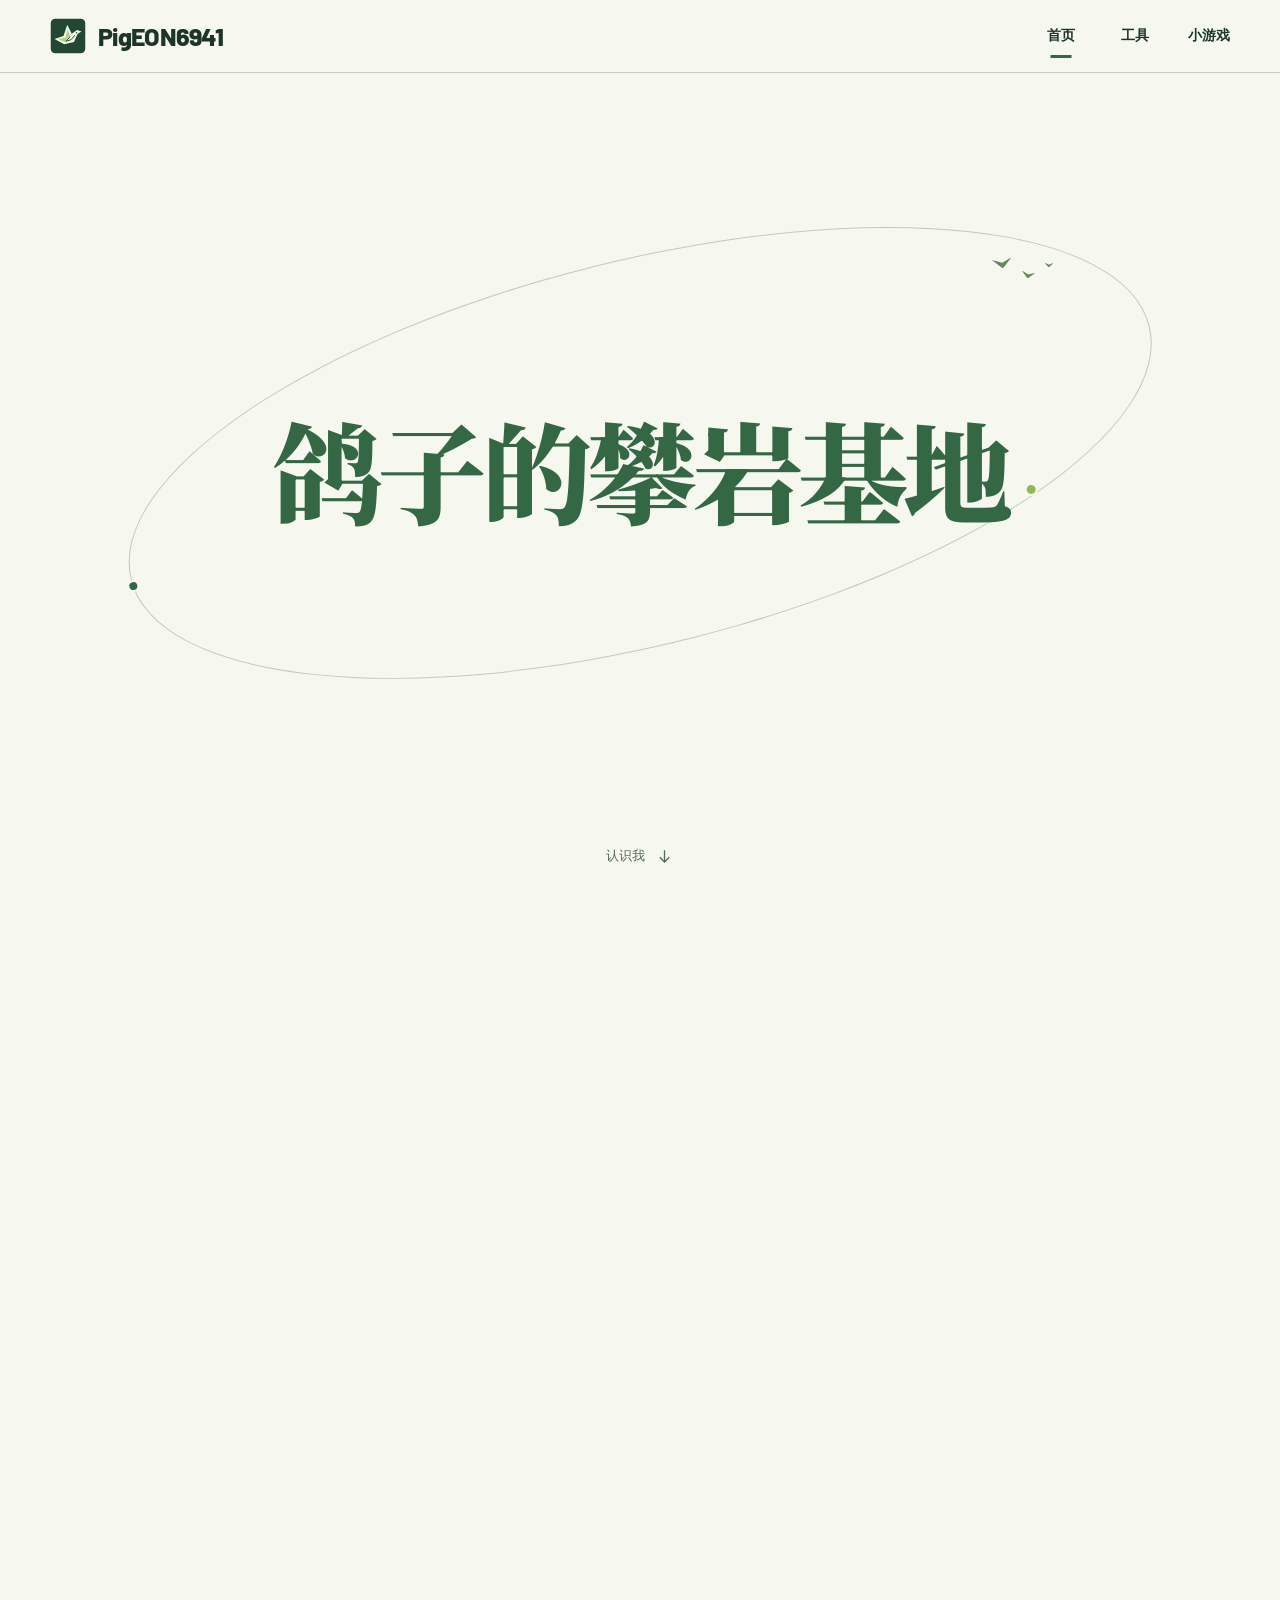
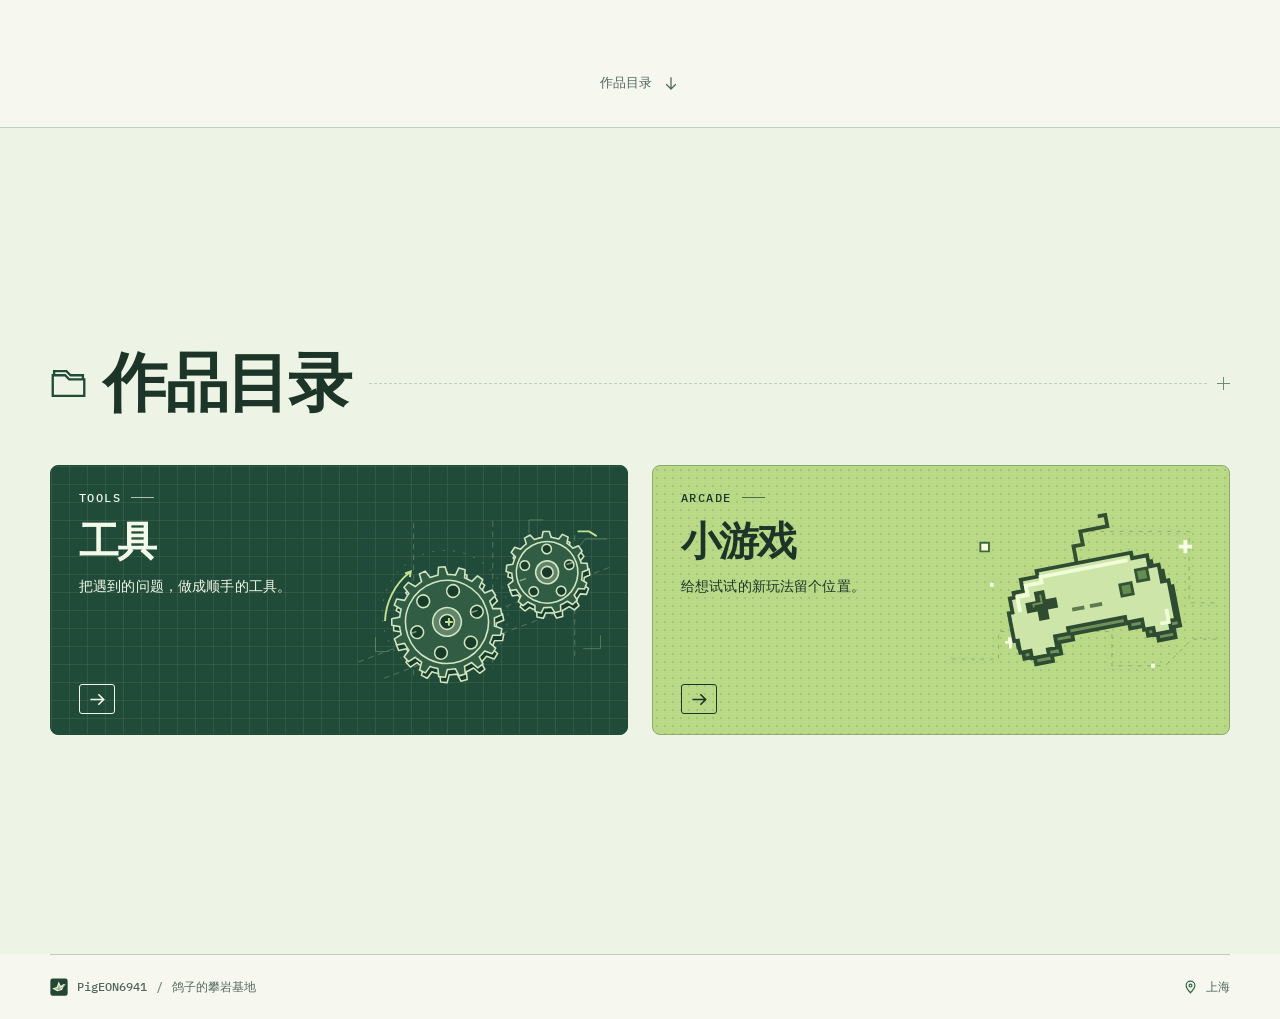
==== index.html @ a0ef9141 "发布鸽子的攀岩基地" ====
<!doctype html>
<html lang="zh-CN">
<head>
  <meta charset="utf-8">
  <meta name="viewport" content="width=device-width, initial-scale=1">
  <meta name="theme-color" content="#f6f8f0">
  <meta name="description" content="一个普通高中生的网站。持续更新攀岩相关工具和游戏中。">
  <title>鸽子的攀岩基地</title>
  <link rel="icon" type="image/svg+xml" href="assets/pigeon.svg">
  <link rel="stylesheet" href="style.css">
  <link rel="stylesheet" href="home.css">
  <script defer src="content.js"></script>
  <script defer src="art.js"></script>
  <script defer src="site.js"></script>
  <script defer src="pointer-effects.js"></script>
  <script defer src="pigeon.js"></script>
  <script defer src="home.js"></script>
</head>
<body data-page="home">
  <a class="skip" href="#content">跳到主要内容</a>
  <div id="site"></div>
  <noscript>请开启 JavaScript 查看工作台和作品目录。</noscript>
</body>
</html>
---- style.css ----
@font-face {
  font-family: Barlow;
  src: url("assets/barlow-extrabold.ttf") format("truetype");
  font-weight: 800;
  font-display: swap;
}
@font-face {
  font-family: "IBM Plex Mono";
  src: url("assets/plex-mono-medium.ttf") format("truetype");
  font-weight: 500;
  font-display: swap;
}
:root {
  color-scheme: light;
  --paper: #f6f8f0;
  --ink: #1c3528;
  --muted: #536759;
  --rule: #c2cfbe;
  --forest: #214b39;
  --accent: #346744;
  --leaf: #b9d987;
  --mono: "IBM Plex Mono", Consolas, monospace;
  --sans: "Inter", "PingFang SC", "Microsoft YaHei", "Noto Sans CJK SC", sans-serif;
}
* { box-sizing: border-box; }
html { min-width: 280px; }
body {
  margin: 0;
  background-color: var(--paper);
  background-image: linear-gradient(#4c6a470b 1px, transparent 1px), linear-gradient(90deg, #4c6a470b 1px, transparent 1px);
  background-size: 24px 24px;
  color: var(--ink);
  font-family: var(--sans);
  -webkit-font-smoothing: antialiased;
}
a { color: inherit; text-decoration: none; }
a:focus-visible { outline: 3px solid var(--accent); outline-offset: 4px; }
main:focus { outline: none; }
h1,h2,h3,p,figure { margin: 0; }
svg { display: block; }
#site { min-height: 100svh; display: flex; flex-direction: column; }
.wrap { width: min(1180px, calc(100% - 96px)); margin-inline: auto; }
.skip { position: fixed; top: -6rem; left: 10px; z-index: 10; padding: 12px; background: white; }
.skip:focus { top: 8px; }
header { background: var(--paper); border-bottom: 1px solid var(--rule); }
.head-row { height: 72px; display: flex; align-items: center; justify-content: space-between; gap: 12px; }
.brand { display: inline-flex; align-items: center; gap: 12px; min-height: 44px; }
.brand img { width: 36px; height: 36px; }
.brand span { font: 800 25px/1 Barlow, sans-serif; letter-spacing: -.7px; }
nav { align-self: stretch; display: flex; align-items: stretch; gap: 32px; }
nav a { display: grid; place-items: center; min-width: 42px; position: relative; font-size: 14px; font-weight: 650; }
nav a[aria-current]::after { content: ""; position: absolute; bottom: 14px; left: 50%; translate: -50% 0; width: 21px; height: 3px; background: var(--accent); }
nav a:hover { color: var(--accent); }
.register { position: relative; display: block; width: 13px; height: 13px; color: #738a72; flex: none; }
.register::before,.register::after { content:""; position:absolute; inset: 6px 0 auto; border-top: 1px solid; }
.register::after { transform: rotate(90deg); }
.name-period { width: .125em; height: .125em; background: var(--accent); display: inline-block; margin-left: .045em; }
.section-head { display: flex; align-items: center; gap: 10px; margin-bottom: 17px; }
.section-head > svg { width: 24px; height: 22px; color: var(--forest); }
.section-head h2 { font-size: 23px; letter-spacing: -.04em; line-height: 1.2; }
.line-through { flex: 1; border-top: 1px dashed var(--rule); margin-left: 10px; }
.entrances { display: grid; grid-template-columns: 1fr 1fr; gap: 24px; }
.entrance { isolation: isolate; position: relative; overflow: hidden; display: flex; min-height: 199px; border: 1px solid var(--forest); border-radius: 8px; padding: 24px 28px; }
.tools { background-color: var(--forest); color: #f4fae9; }
.games { background-color: var(--leaf); color: var(--ink); border-color: #8daa70; }
.entrance::before,.empty::before { content:""; position: absolute; inset:0; z-index: -1; pointer-events:none; background-image: linear-gradient(#c3e4ae18 1px, transparent 1px), linear-gradient(90deg,#c3e4ae18 1px, transparent 1px); background-size: 18px 18px; }
.entrance.games::before,.empty.games::before { background-image: radial-gradient(#4e684830 .95px,transparent 1.15px); background-size: 8px 8px; }
.entrance-copy { position: relative; z-index: 1; }
.code-label, .list-code { font: 500 12px/1.25 var(--mono); letter-spacing: .12em; text-transform: uppercase; display: flex; align-items: center; gap: 10px; }
.code-label span { width: 23px; height: 1px; background: currentColor; opacity: .68; }
.entrance h3 { font-size: clamp(33px,3.1vw,46px); font-weight: 780; line-height: 1.24; letter-spacing: -.05em; margin: 5px 0 8px; }
.entrance-desc { font-size: 14px; letter-spacing: .01em; line-height: 1.6; }
.card-art { pointer-events: none; }
.entrance > .card-art { position: absolute; width: 48%; height: 100%; right: 1%; top: 0; }
.entry-arrow { position: absolute; bottom: 20px; left: 28px; width: 36px; height: 30px; border: 1px solid currentColor; border-radius: 3px; display: grid; place-items: center; }
.entry-arrow svg { width: 21px; height: 21px; }
.gear-small,.gear-large,.entry-arrow svg { transition: transform .55s cubic-bezier(.22,.82,.24,1); }
@keyframes bounce-edge { 0% {transform: translate(0,0)} 30% {transform:translate(80px,-30px)} 65% {transform:translate(240px,46px)} 84% {transform:translate(203px,123px)} 100% {transform:translate(172px,145px)} }
@media (hover:hover) and (pointer:fine) {
  .entrance:hover .gear-small { transform: translate(-28px,2px) rotate(-22deg); }
  .entrance:hover .gear-large { transform: translate(6px,0) rotate(12deg); }
  .entrance:hover .pixel-ball { animation: bounce-edge .92s linear forwards; }
  .entrance:hover .entry-arrow svg { transform: translateX(3px); }
}
.entrance:focus-visible .gear-small { transform: translate(-28px,2px) rotate(-22deg); }
.entrance:focus-visible .gear-large { transform: translate(6px,0) rotate(12deg); }
.entrance:focus-visible .pixel-ball { animation: bounce-edge .92s linear forwards; }
footer { margin-top: auto; display: flex; justify-content: space-between; gap: 12px; align-items:center; border-top: 1px solid var(--rule); min-height: 65px; font: 500 12px/1.5 var(--mono),var(--sans); color: var(--muted); }
.signature,.location { display:inline-flex; align-items:center; gap: 9px; }
.signature span { color: #758978; }
.location svg { width: 13px; height: 16px; color: var(--accent); }
.listing { padding-block: 26px 48px; }
.back { display:inline-flex; gap: 8px; align-items:center; font-size: 14px; min-height: 44px; color: var(--forest); }
.back:hover { text-decoration: underline; }
.back svg { width: 19px; transform:rotate(180deg); }
.list-heading { display:flex; align-items:flex-end; justify-content:space-between; border-bottom: 1px solid var(--rule); padding: 16px 0 24px; margin-bottom: 26px; }
.list-code { color:var(--accent); }
.games-list .list-code { color:var(--accent); }
.list-heading h1 { font-size:clamp(40px,5vw,64px); letter-spacing:-.05em; line-height:1.25; }
.list-heading .name-period { margin-left: 6px; }
.projects { display:grid;grid-template-columns:repeat(2,minmax(0,1fr)); gap:24px; }
.project { display:flex; flex-direction:column; border:1px solid var(--rule); border-radius:7px; background:#fafcf6; overflow:hidden; }
.project-figure { display:grid;place-items:center; background-color:#e1ecda; background-image:radial-gradient(#75956b45 1px, transparent 1px); background-size:13px 13px; border-bottom:1px solid var(--rule); }
.muted-figure { background-color:#e9eee1; }
.project-figure svg { height:166px; width:100%; max-width:430px; }
.project-figure:has(.gear-art) { background-color:var(--forest); }
.project-figure:has(.pad-art) { background-color:var(--leaf); }
.project-info { display:flex; align-items:flex-start; flex-direction:column; flex:1; padding:24px; }
.project h2 { font-size:24px; letter-spacing:-.04em; }
.project p { color:var(--muted); font-size:15px; line-height:1.75; margin:10px 0 21px; }
.launch,.project-status { margin-top:auto; min-height:44px; display:inline-flex; gap:12px; align-items:center; font-size:14px; }
.launch { color:#f6faed;background:var(--forest);padding:0 15px;border-radius:3px; }
.launch:hover { background:#163628; }
.launch svg { width:17px; }
.project-status { color:var(--muted); gap:7px; }
.project-status i { width:8px;height:8px;border:1.5px solid var(--accent);transform:rotate(45deg); }
.empty { position:relative; isolation:isolate; border:1px solid #94ab7e; border-radius:7px; padding:32px 20px 39px; display:grid; place-items:center; overflow:hidden; }
.empty svg { width:min(300px,75%); height:180px; }
.empty p { font-size:19px; font-weight:650; }
@media(min-width:1450px) {
  .entrance { min-height:215px; }
}
@media(max-width:1100px) {
  .wrap { width:calc(100% - 64px); }
  .entrance { padding-left:22px; }
  .entry-arrow { left:22px; }
  .entrance > .card-art { width:46%; right:0; }
  .entrance-desc { max-width:15em; font-size:13px; }
}
@media(min-width:801px) and (max-height:780px) {
  .entrance { min-height:185px; }
}
@media(max-width:800px) {
  .wrap { width:calc(100% - 40px); }
  .entrances { gap:14px; }
  .entrance { padding:19px; min-height:175px; }
  .entrance-desc { max-width:11em; }
  .entry-arrow { left:19px; bottom:15px; }
  .entrance > .card-art { width:47%; top:10%; height:90%; }
}
@media(max-width:620px) {
  .wrap { width:calc(100% - 36px); }
  .head-row { height:56px; }
  .brand { gap:7px; }
  .brand img { width:29px; height:29px; }
  .brand span { font-size:21px; }
  nav { gap:13px; }
  nav a { font-size:12px; min-width:33px; }
  nav a[aria-current]::after { bottom:6px; width:15px; height:2px; }
  .section-head { gap:7px; margin-bottom:11px; }
  .section-head h2 { font-size:19px; }
  .section-head > svg { width:20px; height:19px; }
  .entrances { grid-template-columns:1fr; gap:12px; }
  .entrance { padding:14px 18px; min-height:117px; border-radius:6px; }
  .code-label { font-size:10px; gap:7px; }
  .code-label span { width:14px; }
  .entrance h3 { font-size:29px; line-height:1.2; margin:2px 0 5px; }
  .entrance-desc { max-width:unset; font-size:12px; }
  .entrance > .card-art { width:41%; right:3%; height:98%; top:1%; }
  .entry-arrow { left:auto; right:9px; bottom:9px; width:23px; height:21px; }
  .entry-arrow svg { width:16px; height:16px; }
  footer { min-height:47px; font-size:10px; }
  .signature,.location { gap:5px; }
  .signature img { width:15px; height:15px; }
  .listing { padding:12px 0 28px; }
  .list-heading { padding:9px 0 16px; margin-bottom:16px; }
  .projects { grid-template-columns:1fr; gap:16px; }
  .project-info { padding:18px; }
  .project-figure svg { height:122px; }
  .project h2 { font-size:21px; }
  .project p { margin:7px 0 12px; }
}
@media(max-width:360px) {
  nav { gap:4px; }
  .entrance { min-height:102px; padding:11px 12px; }
  .entrance-desc { max-width:14em; font-size:11px; }
}
.cursor-trail,.cursor-halo { display:none; pointer-events:none; position:fixed; top:0; left:0; }
@media (any-hover:hover) and (any-pointer:fine) and (prefers-reduced-motion:no-preference) {
  .cursor-trail { display:block; z-index:21; width:100%; height:100%; }
  .cursor-halo { display:block; z-index:20; width:0; height:0; opacity:0; transition:opacity .16s; }
  .cursor-halo.visible { opacity:1; }
  .cursor-halo::before,.cursor-halo::after { content:""; position:absolute; left:0; top:0; translate:-50% -50%; border-radius:50%; }
  .cursor-halo::before { width:120px; height:120px; background:radial-gradient(circle,#92c46c24,transparent 69%); }
  .cursor-halo::after { width:14px; height:14px; border:1px solid #668e5c80; transition:width .16s,height .16s; }
  .cursor-halo.on-link::after { width:27px; height:27px; border-style:dashed; }
  .cursor-halo.on-dark::after { border-color:#c8ec9eb3; }
  .project { position:relative; }
  :is(.entrance,.project).pointer-lit::after {
    content:""; position:absolute; inset:0; border-radius:inherit; pointer-events:none;
    background:radial-gradient(180px circle at var(--pointer-x) var(--pointer-y),#c8ed9f2b,transparent 85%);
  }
}
@media (prefers-reduced-motion: reduce) {
  *,*::before,*::after { animation:none !important; transition:none !important; }
  .gear-small,.gear-large,.entry-arrow svg { transform:none !important; }
}
---- home.css ----
@font-face {
  font-family: "Pigeon Display";
  src: url("assets/pigeon-headline.ttf") format("truetype");
  font-weight: 900;
  font-display: swap;
}
@media(prefers-reduced-motion:no-preference) {
  html:has(body[data-page="home"]) { scroll-behavior:smooth; }
}
body[data-page="home"] {
  --nav-height: 73px;
  --screen: calc(100svh - var(--nav-height));
  background-color: var(--paper);
  background-image: none;
}
body[data-page="home"] header {
  position: sticky; top: 0; z-index: 5;
  background: var(--paper);
}
.story { position: relative; isolation: isolate; }
.screen { position: relative; min-height: var(--screen); scroll-margin-top: var(--nav-height); }
.screen:focus { outline: none; }
.cover { display: grid; place-items: center; overflow: clip; }
.headline {
  font: 900 clamp(76px,8.6vw,154px)/1.19 "Pigeon Display","Songti SC",SimSun,serif;
  letter-spacing: -.045em; color: var(--ink);
  width: max-content; max-width: 100%;
  white-space: nowrap;
}
.headline span { display: block; }
.headline span:last-child { color: var(--accent); }
.cover-target { position: relative; z-index: 1; margin: 0 0 4vh; }
.cover-orbit {
  pointer-events: none; position: absolute; left: 50%; top: 46%;
  width: min(82vw,1150px); height: min(44vw,385px);
  transform: translate(-50%,-50%) rotate(-14deg);
  border: 1px solid #859f7f80; border-radius: 50%;
}
.cover-orbit i { position:absolute; border-radius:50%; background:var(--accent); width:8px;height:8px; border:2px solid var(--paper); box-sizing:content-box; }
.cover-orbit i:first-child { top:50%;left:-6px; }
.cover-orbit i:last-child { bottom:14.3%;right:14%; width:9px;height:9px; background:#91b951; }
.flight-marks { position: absolute; top:22%; right:17%; width:68px; height:38px; transform:rotate(-8deg); }
.flight-marks i { position:absolute; width:20px; height:10px; background: #66895c; clip-path:polygon(0 0,51% 43%,100% 0,54% 92%,47% 96%); }
.flight-marks i:nth-child(2) { left:24px;top:15px; transform:scale(.7) rotate(17deg); }
.flight-marks i:nth-child(3) { left:46px;top:8px; transform:scale(.48) rotate(10deg); }
.title-layer {
  position: sticky; top: var(--nav-height); height: 0; width:100%; pointer-events: none; z-index: 2;
}
.moving-title { position:absolute; top:0;left:0; visibility:hidden; transform-origin: 0 0; }
.story.is-ready .moving-title { visibility:visible; }
.story.is-ready .cover-target,.story.is-ready .about-target { opacity:0; }
.about { display:grid; grid-template-columns:1fr 1.05fr; align-items:center; gap:clamp(32px,5vw,80px); padding-block:72px 98px; }
.about-target { font-size:clamp(44px,4.8vw,78px); margin:0 0 clamp(22px,3.7vh,40px); }
.bio-lines { display:grid; gap:6px; color:#435c49; font-size:clamp(14px,1.1vw,18px); line-height:1.6; }
.next-screen { position:absolute; bottom:22px; left:50%; transform:translateX(-50%); color:var(--muted); display:inline-flex; align-items:center; justify-content:center; gap:10px; min-height:44px; padding-inline:14px; font-size:13px; }
.next-screen svg { width:19px; height:19px; }
.next-screen:hover { color:var(--accent); }
.bird-figure { display:grid; align-content:center; justify-items:center; min-width:0; }
.bird-stage {
  position:relative; width:100%; height:clamp(270px,37vw,500px);
  background:radial-gradient(ellipse at 50% 52%,#dce9d1 0%,#e6efdb70 48%,transparent 71%);
}
.bird-stage::before { content:""; position:absolute; top:var(--perch,82%); left:52%; transform:translate(-50%,-50%); width:var(--shadow-width,53%); aspect-ratio:9; border-radius:50%; background:radial-gradient(ellipse,#455a3840,transparent 70%); }
#pigeon-model { display:block; position:relative; width:100%; height:100%; touch-action:pan-y pinch-zoom; cursor:grab; }
#pigeon-model:focus-visible { outline:3px solid var(--accent); outline-offset:2px; }
#pigeon-model:active { cursor:grabbing; }
.bird-fallback { display:none; width:45%; position:absolute;top:25%;left:28%; }
.bird-stage.failed .bird-fallback { display:block; }
.bird-stage.failed canvas { visibility:hidden; }
.catalog { display:flex; align-items:center; background:#edf3e5; border-top:1px solid var(--rule); }
.catalog-inner { padding-block:clamp(45px,9vh,100px); }
.catalog .section-head { margin-bottom:clamp(25px,5vh,48px); }
.catalog .section-head > svg { align-self:center; width:clamp(26px,3vw,44px); height:auto; margin-right:5px; }
.catalog h2 { font:900 clamp(38px,5vw,78px)/1.15 "Songti SC",SimSun,serif; }
.catalog .entrance { min-height:clamp(215px,30vh,300px); }
.catalog .entrance h3 { margin-top:12px; }
@media(max-width:760px) {
  .headline { font-size:clamp(36px,10.8vw,80px); }
  .cover-orbit { width:88vw; height:47vw; }
  .flight-marks { top:29%; right:11%; }
  .about { gap:18px; grid-template-columns:1.1fr 1fr; }
  .about-target { font-size:clamp(30px,4.9vw,43px); }
}
@media(max-width:620px) {
  body[data-page="home"] { --nav-height:57px; }
  .about { grid-template-columns:1fr; align-content:center; gap:8px; padding:30px 0 67px; }
  .about-target { font-size:clamp(31px,7.8vw,44px); margin-bottom:13px; }
  .bird-stage { height:clamp(126px,25svh,220px); width:min(100%,340px); }
  .next-screen { bottom:9px; }
  .flight-marks { top:30%; }
  .catalog .entrance { min-height:clamp(132px,21svh,190px); padding:18px; }
  .catalog .entrance h3 { margin-top:7px; }
  .catalog .entrance > .card-art { right:4%; }
}
@media(max-width:620px) and (max-height:680px) {
  .about { gap:2px; padding:16px 0 51px; }
  .about-target { font-size:30px; margin-bottom:7px; }
  .bird-stage { height:clamp(115px,24svh,144px); }
  .next-screen { bottom:2px; }
}
@media(prefers-reduced-motion:reduce) {
  .story.is-ready .moving-title { visibility:hidden; }
  .story.is-ready .cover-target,.story.is-ready .about-target { opacity:1; }
}
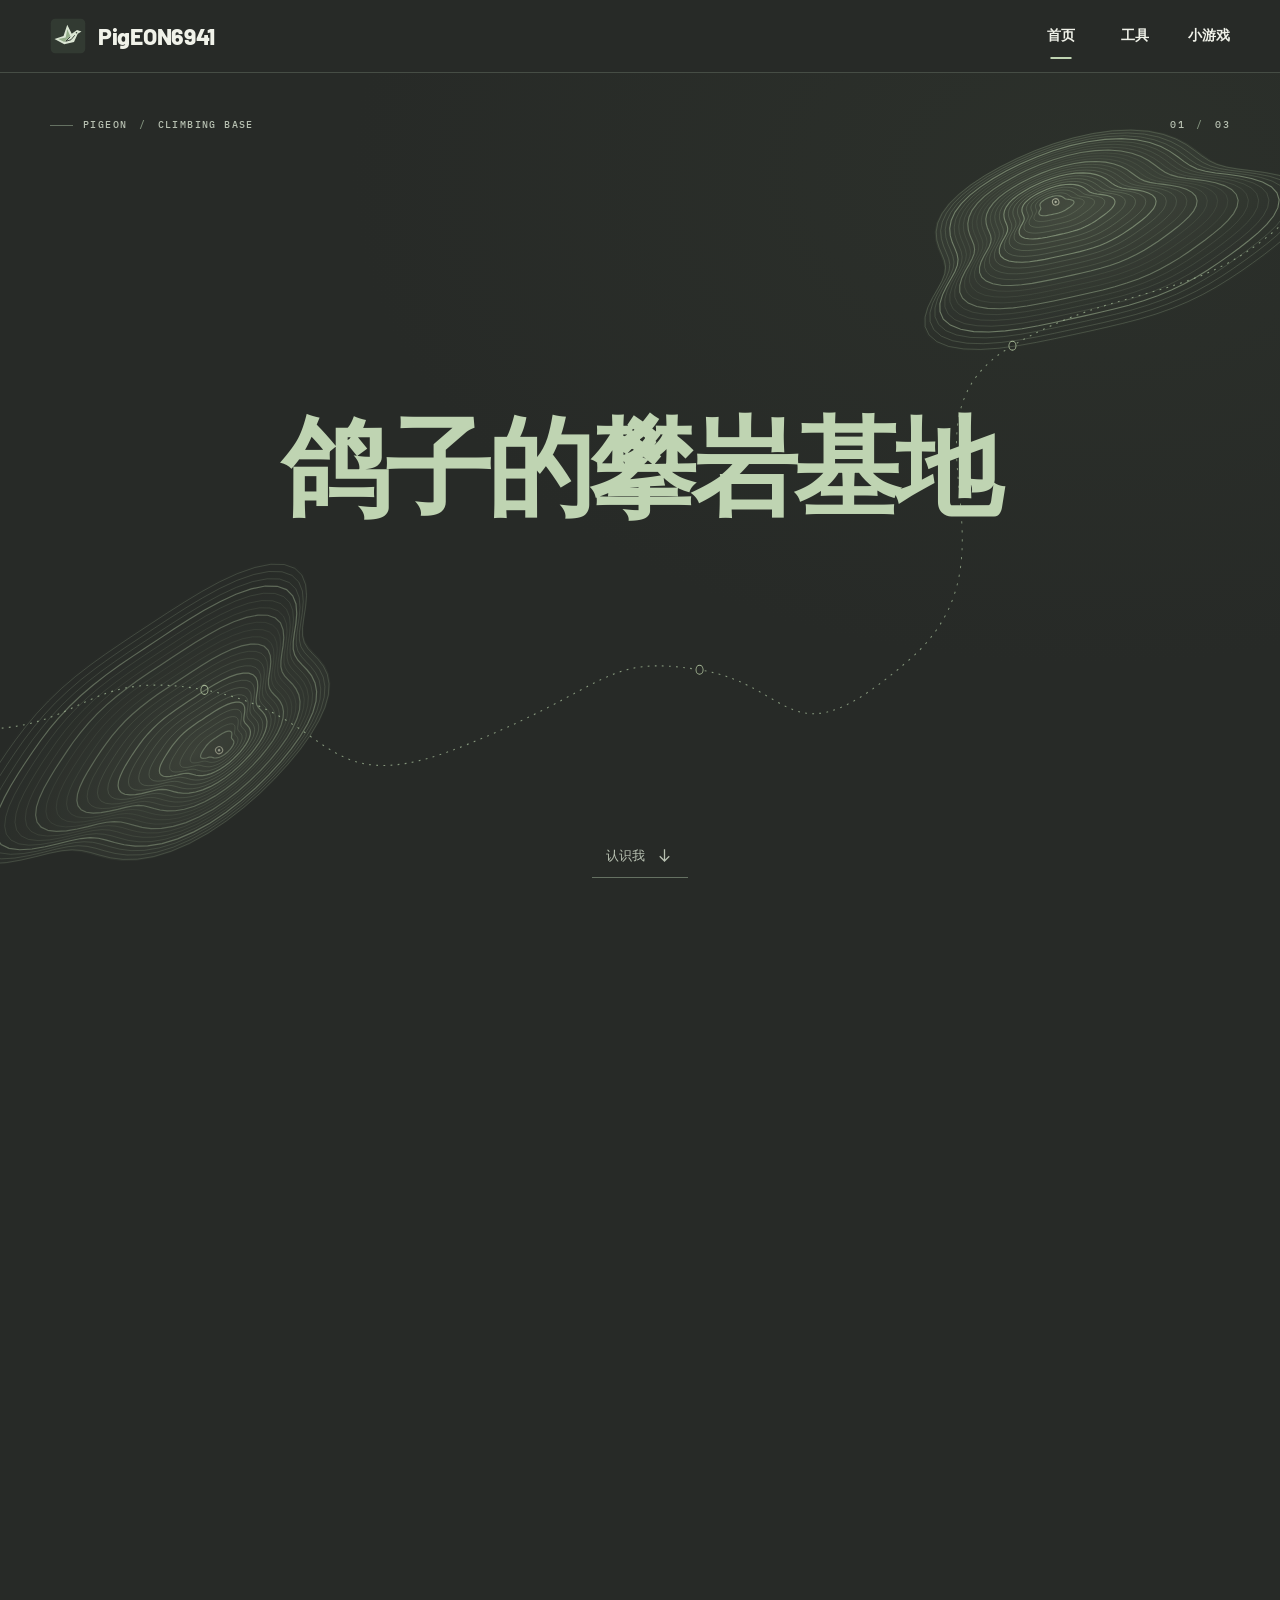
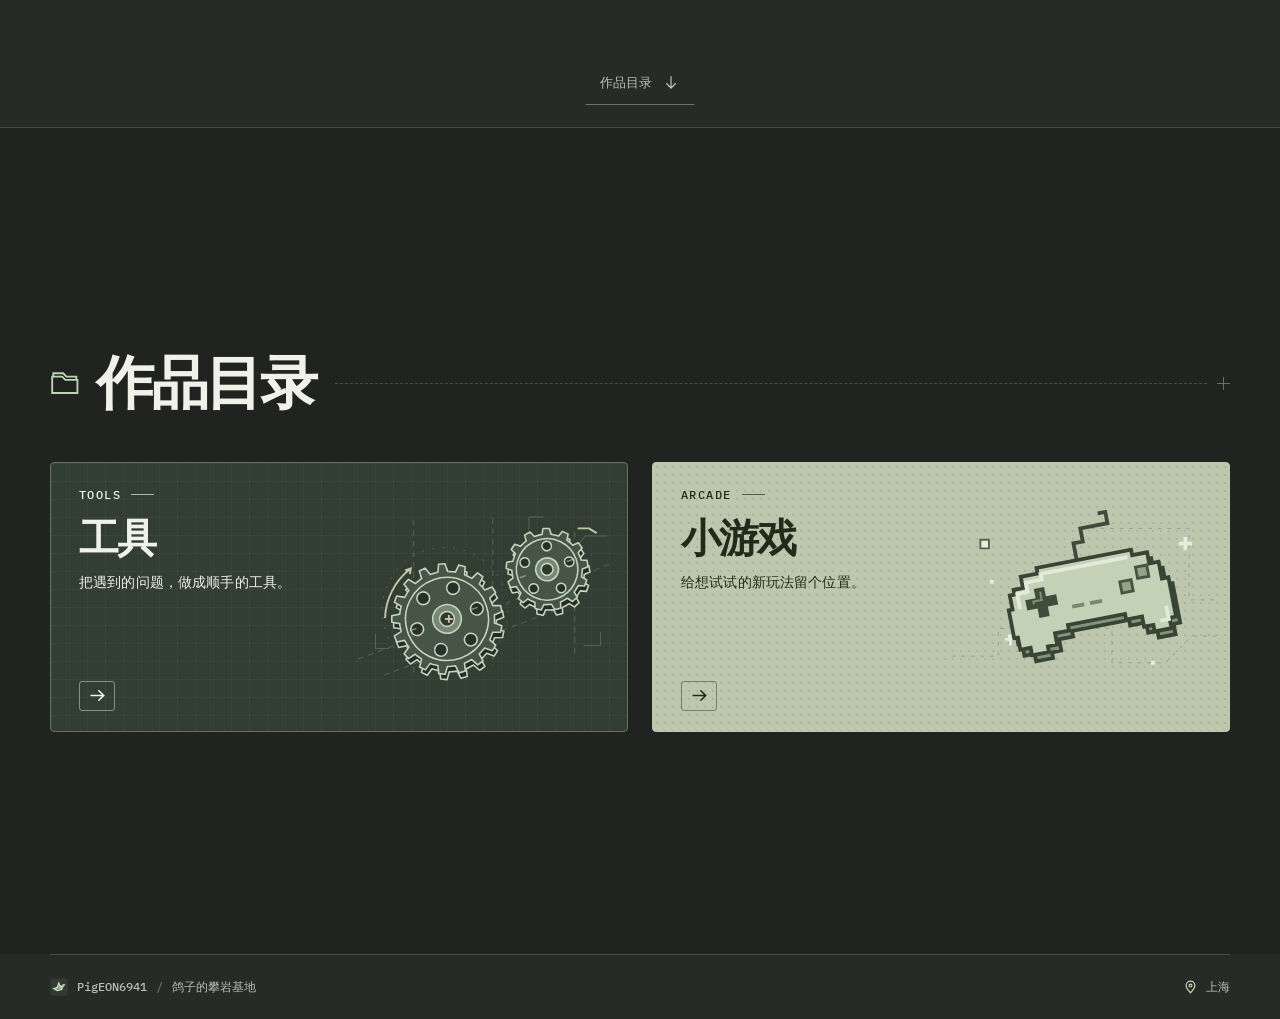
==== commit 0f1330fe: "让攀岩基地与岩序共用岩灰和鼠尾草绿的视觉风格" ====
--- a/index.html
+++ b/index.html
@@ -3,7 +3,7 @@
 <head>
   <meta charset="utf-8">
   <meta name="viewport" content="width=device-width, initial-scale=1">
-  <meta name="theme-color" content="#f6f8f0">
+  <meta name="theme-color" content="#272a27">
   <meta name="description" content="一个普通高中生的网站。持续更新攀岩相关工具和游戏中。">
   <title>鸽子的攀岩基地</title>
   <link rel="icon" type="image/svg+xml" href="assets/pigeon.svg">
--- a/style.css
+++ b/style.css
@@ -11,14 +11,20 @@
   font-display: swap;
 }
 :root {
-  color-scheme: light;
-  --paper: #f6f8f0;
-  --ink: #1c3528;
-  --muted: #536759;
-  --rule: #c2cfbe;
-  --forest: #214b39;
-  --accent: #346744;
-  --leaf: #b9d987;
+  color-scheme: dark;
+  /* Shared with the rock wall and primary action in Crux Studio. */
+  --paper: #272a27;
+  --panel: #292d2a;
+  --mat: #202320;
+  --ink: #f0f2e9;
+  --muted: #b7c0b1;
+  --rule: #464d45;
+  --edge: #657162;
+  --accent: #bfd4b2;
+  --on-accent: #202c1b;
+  --cream: #d9d2bf;
+  --forest: #333e33;
+  --leaf: #bcc7ad;
   --mono: "IBM Plex Mono", Consolas, monospace;
   --sans: "Inter", "PingFang SC", "Microsoft YaHei", "Noto Sans CJK SC", sans-serif;
 }
@@ -27,8 +33,6 @@
 body {
   margin: 0;
   background-color: var(--paper);
-  background-image: linear-gradient(#4c6a470b 1px, transparent 1px), linear-gradient(90deg, #4c6a470b 1px, transparent 1px);
-  background-size: 24px 24px;
   color: var(--ink);
   font-family: var(--sans);
   -webkit-font-smoothing: antialiased;
@@ -40,31 +44,31 @@
 svg { display: block; }
 #site { min-height: 100svh; display: flex; flex-direction: column; }
 .wrap { width: min(1180px, calc(100% - 96px)); margin-inline: auto; }
-.skip { position: fixed; top: -6rem; left: 10px; z-index: 10; padding: 12px; background: white; }
+.skip { position: fixed; top: -6rem; left: 10px; z-index: 10; padding: 12px; background: var(--accent); color: var(--on-accent); }
 .skip:focus { top: 8px; }
 header { background: var(--paper); border-bottom: 1px solid var(--rule); }
 .head-row { height: 72px; display: flex; align-items: center; justify-content: space-between; gap: 12px; }
 .brand { display: inline-flex; align-items: center; gap: 12px; min-height: 44px; }
 .brand img { width: 36px; height: 36px; }
-.brand span { font: 800 25px/1 Barlow, sans-serif; letter-spacing: -.7px; }
+.brand span { font: 800 23px/1 Barlow, sans-serif; letter-spacing: -.3px; }
 nav { align-self: stretch; display: flex; align-items: stretch; gap: 32px; }
 nav a { display: grid; place-items: center; min-width: 42px; position: relative; font-size: 14px; font-weight: 650; }
-nav a[aria-current]::after { content: ""; position: absolute; bottom: 14px; left: 50%; translate: -50% 0; width: 21px; height: 3px; background: var(--accent); }
+nav a[aria-current]::after { content: ""; position: absolute; bottom: 13px; left: 50%; translate: -50% 0; width: 21px; height: 2px; background: var(--accent); }
 nav a:hover { color: var(--accent); }
-.register { position: relative; display: block; width: 13px; height: 13px; color: #738a72; flex: none; }
+.register { position: relative; display: block; width: 13px; height: 13px; color: var(--edge); flex: none; }
 .register::before,.register::after { content:""; position:absolute; inset: 6px 0 auto; border-top: 1px solid; }
 .register::after { transform: rotate(90deg); }
 .name-period { width: .125em; height: .125em; background: var(--accent); display: inline-block; margin-left: .045em; }
 .section-head { display: flex; align-items: center; gap: 10px; margin-bottom: 17px; }
-.section-head > svg { width: 24px; height: 22px; color: var(--forest); }
+.section-head > svg { width: 24px; height: 22px; color: var(--accent); }
 .section-head h2 { font-size: 23px; letter-spacing: -.04em; line-height: 1.2; }
 .line-through { flex: 1; border-top: 1px dashed var(--rule); margin-left: 10px; }
 .entrances { display: grid; grid-template-columns: 1fr 1fr; gap: 24px; }
-.entrance { isolation: isolate; position: relative; overflow: hidden; display: flex; min-height: 199px; border: 1px solid var(--forest); border-radius: 8px; padding: 24px 28px; }
-.tools { background-color: var(--forest); color: #f4fae9; }
-.games { background-color: var(--leaf); color: var(--ink); border-color: #8daa70; }
-.entrance::before,.empty::before { content:""; position: absolute; inset:0; z-index: -1; pointer-events:none; background-image: linear-gradient(#c3e4ae18 1px, transparent 1px), linear-gradient(90deg,#c3e4ae18 1px, transparent 1px); background-size: 18px 18px; }
-.entrance.games::before,.empty.games::before { background-image: radial-gradient(#4e684830 .95px,transparent 1.15px); background-size: 8px 8px; }
+.entrance { isolation: isolate; position: relative; overflow: hidden; display: flex; min-height: 199px; border: 1px solid var(--edge); border-radius: 4px; padding: 24px 28px; }
+.tools { background-color: var(--forest); color: var(--ink); }
+.games { background-color: var(--leaf); color: var(--on-accent); border-color: var(--leaf); }
+.entrance::before,.empty::before { content:""; position: absolute; inset:0; z-index: -1; pointer-events:none; background-image: linear-gradient(#c3d0bc0b 1px, transparent 1px), linear-gradient(90deg,#c3d0bc0b 1px, transparent 1px); background-size: 18px 18px; }
+.entrance.games::before,.empty.games::before { background-image: radial-gradient(#414c3924 .95px,transparent 1.15px); background-size: 8px 8px; }
 .entrance-copy { position: relative; z-index: 1; }
 .code-label, .list-code { font: 500 12px/1.25 var(--mono); letter-spacing: .12em; text-transform: uppercase; display: flex; align-items: center; gap: 10px; }
 .code-label span { width: 23px; height: 1px; background: currentColor; opacity: .68; }
@@ -87,10 +91,10 @@
 .entrance:focus-visible .pixel-ball { animation: bounce-edge .92s linear forwards; }
 footer { margin-top: auto; display: flex; justify-content: space-between; gap: 12px; align-items:center; border-top: 1px solid var(--rule); min-height: 65px; font: 500 12px/1.5 var(--mono),var(--sans); color: var(--muted); }
 .signature,.location { display:inline-flex; align-items:center; gap: 9px; }
-.signature span { color: #758978; }
+.signature span { color: var(--edge); }
 .location svg { width: 13px; height: 16px; color: var(--accent); }
 .listing { padding-block: 26px 48px; }
-.back { display:inline-flex; gap: 8px; align-items:center; font-size: 14px; min-height: 44px; color: var(--forest); }
+.back { display:inline-flex; gap: 8px; align-items:center; font-size: 14px; min-height: 44px; color: var(--accent); }
 .back:hover { text-decoration: underline; }
 .back svg { width: 19px; transform:rotate(180deg); }
 .list-heading { display:flex; align-items:flex-end; justify-content:space-between; border-bottom: 1px solid var(--rule); padding: 16px 0 24px; margin-bottom: 26px; }
@@ -99,22 +103,22 @@
 .list-heading h1 { font-size:clamp(40px,5vw,64px); letter-spacing:-.05em; line-height:1.25; }
 .list-heading .name-period { margin-left: 6px; }
 .projects { display:grid;grid-template-columns:repeat(2,minmax(0,1fr)); gap:24px; }
-.project { display:flex; flex-direction:column; border:1px solid var(--rule); border-radius:7px; background:#fafcf6; overflow:hidden; }
-.project-figure { display:grid;place-items:center; background-color:#e1ecda; background-image:radial-gradient(#75956b45 1px, transparent 1px); background-size:13px 13px; border-bottom:1px solid var(--rule); }
-.muted-figure { background-color:#e9eee1; }
+.project { display:flex; flex-direction:column; border:1px solid var(--rule); border-radius:5px; background:var(--panel); overflow:hidden; }
+.project-figure { display:grid;place-items:center; background-color:var(--mat); border-bottom:1px solid var(--rule); }
+.muted-figure { background-color:#282d29; }
 .project-figure svg { height:166px; width:100%; max-width:430px; }
-.project-figure:has(.gear-art) { background-color:var(--forest); }
+.project-figure:has(.gear-art) { background-color:var(--muted); }
 .project-figure:has(.pad-art) { background-color:var(--leaf); }
 .project-info { display:flex; align-items:flex-start; flex-direction:column; flex:1; padding:24px; }
 .project h2 { font-size:24px; letter-spacing:-.04em; }
 .project p { color:var(--muted); font-size:15px; line-height:1.75; margin:10px 0 21px; }
 .launch,.project-status { margin-top:auto; min-height:44px; display:inline-flex; gap:12px; align-items:center; font-size:14px; }
-.launch { color:#f6faed;background:var(--forest);padding:0 15px;border-radius:3px; }
-.launch:hover { background:#163628; }
+.launch { color:var(--on-accent);background:var(--accent);padding:0 17px;border-radius:3px;font-weight:700; }
+.launch:hover { background:#d0e6bd; }
 .launch svg { width:17px; }
 .project-status { color:var(--muted); gap:7px; }
 .project-status i { width:8px;height:8px;border:1.5px solid var(--accent);transform:rotate(45deg); }
-.empty { position:relative; isolation:isolate; border:1px solid #94ab7e; border-radius:7px; padding:32px 20px 39px; display:grid; place-items:center; overflow:hidden; }
+.empty { position:relative; isolation:isolate; border:1px solid var(--edge); border-radius:4px; padding:32px 20px 39px; display:grid; place-items:center; overflow:hidden; }
 .empty svg { width:min(300px,75%); height:180px; }
 .empty p { font-size:19px; font-weight:650; }
 @media(min-width:1450px) {
@@ -151,7 +155,7 @@
   .section-head h2 { font-size:19px; }
   .section-head > svg { width:20px; height:19px; }
   .entrances { grid-template-columns:1fr; gap:12px; }
-  .entrance { padding:14px 18px; min-height:117px; border-radius:6px; }
+  .entrance { padding:14px 18px; min-height:117px; border-radius:4px; }
   .code-label { font-size:10px; gap:7px; }
   .code-label span { width:14px; }
   .entrance h3 { font-size:29px; line-height:1.2; margin:2px 0 5px; }
@@ -181,17 +185,36 @@
   .cursor-halo { display:block; z-index:20; width:0; height:0; opacity:0; transition:opacity .16s; }
   .cursor-halo.visible { opacity:1; }
   .cursor-halo::before,.cursor-halo::after { content:""; position:absolute; left:0; top:0; translate:-50% -50%; border-radius:50%; }
-  .cursor-halo::before { width:120px; height:120px; background:radial-gradient(circle,#92c46c24,transparent 69%); }
-  .cursor-halo::after { width:14px; height:14px; border:1px solid #668e5c80; transition:width .16s,height .16s; }
+  .cursor-halo::before { width:120px; height:120px; background:radial-gradient(circle,#b5cda320,transparent 69%); }
+  .cursor-halo::after { width:14px; height:14px; border:1px solid #bccbb385; transition:width .16s,height .16s; }
   .cursor-halo.on-link::after { width:27px; height:27px; border-style:dashed; }
-  .cursor-halo.on-dark::after { border-color:#c8ec9eb3; }
+  .cursor-halo.on-dark::after { border-color:#d0dfc5b3; }
   .project { position:relative; }
   :is(.entrance,.project).pointer-lit::after {
     content:""; position:absolute; inset:0; border-radius:inherit; pointer-events:none;
-    background:radial-gradient(180px circle at var(--pointer-x) var(--pointer-y),#c8ed9f2b,transparent 85%);
+    background:radial-gradient(180px circle at var(--pointer-x) var(--pointer-y),#cadcc31a,transparent 85%);
   }
 }
 @media (prefers-reduced-motion: reduce) {
   *,*::before,*::after { animation:none !important; transition:none !important; }
   .gear-small,.gear-large,.entry-arrow svg { transform:none !important; }
 }
+/* Catalog plates use the same charcoal surface, hairline and sage action as the studio. */
+.plate-tag { position:absolute; left:18px; top:16px; z-index:1; display:inline-flex; align-items:center; gap:8px; color:var(--muted); font:500 10px/1.3 var(--mono); letter-spacing:.14em; }
+.plate-tag::before { content:""; width:15px; height:1px; background:currentColor; }
+.project-figure { position:relative; isolation:isolate; height:clamp(154px,17.3vw,235px); overflow:hidden; }
+.specimen-plate { background:#272a27; }
+.specimen-plate img { position:absolute; top:-9%; left:0; width:100%; height:118%; object-fit:contain; }
+.muted-figure svg { max-width:370px; width:76%; height:80%; color:#a3b09d; }
+.project-figure::after { content:""; pointer-events:none; position:absolute; right:14px;bottom:12px;width:12px;height:12px;border-right:1px solid #657162;border-bottom:1px solid #657162; }
+.project:has(.launch) { border-color:var(--edge); }
+.project-info { background:var(--panel); }
+.projects { grid-template-columns:minmax(0,1.24fr) minmax(0,1fr); }
+.entry-arrow { border-color:color-mix(in srgb,currentColor 45%,transparent); }
+.empty.games { background:#30382f; color:var(--ink); }
+.empty.games::before { background-image:radial-gradient(#acbca022 .9px,transparent 1px); }
+@media(max-width:620px) {
+  .projects { grid-template-columns:1fr; }
+  .project-figure { height:clamp(136px,39vw,183px); }
+  .plate-tag { top:12px;left:12px;font-size:9px; }
+}
--- a/home.css
+++ b/home.css
@@ -1,9 +1,3 @@
-@font-face {
-  font-family: "Pigeon Display";
-  src: url("assets/pigeon-headline.ttf") format("truetype");
-  font-weight: 900;
-  font-display: swap;
-}
 @media(prefers-reduced-motion:no-preference) {
   html:has(body[data-page="home"]) { scroll-behavior:smooth; }
 }
@@ -22,7 +16,7 @@
 .screen:focus { outline: none; }
 .cover { display: grid; place-items: center; overflow: clip; }
 .headline {
-  font: 900 clamp(76px,8.6vw,154px)/1.19 "Pigeon Display","Songti SC",SimSun,serif;
+  font: 700 clamp(76px,8.35vw,145px)/1.16 var(--sans);
   letter-spacing: -.045em; color: var(--ink);
   width: max-content; max-width: 100%;
   white-space: nowrap;
@@ -30,19 +24,18 @@
 .headline span { display: block; }
 .headline span:last-child { color: var(--accent); }
 .cover-target { position: relative; z-index: 1; margin: 0 0 4vh; }
-.cover-orbit {
-  pointer-events: none; position: absolute; left: 50%; top: 46%;
-  width: min(82vw,1150px); height: min(44vw,385px);
-  transform: translate(-50%,-50%) rotate(-14deg);
-  border: 1px solid #859f7f80; border-radius: 50%;
-}
-.cover-orbit i { position:absolute; border-radius:50%; background:var(--accent); width:8px;height:8px; border:2px solid var(--paper); box-sizing:content-box; }
-.cover-orbit i:first-child { top:50%;left:-6px; }
-.cover-orbit i:last-child { bottom:14.3%;right:14%; width:9px;height:9px; background:#91b951; }
-.flight-marks { position: absolute; top:22%; right:17%; width:68px; height:38px; transform:rotate(-8deg); }
-.flight-marks i { position:absolute; width:20px; height:10px; background: #66895c; clip-path:polygon(0 0,51% 43%,100% 0,54% 92%,47% 96%); }
-.flight-marks i:nth-child(2) { left:24px;top:15px; transform:scale(.7) rotate(17deg); }
-.flight-marks i:nth-child(3) { left:46px;top:8px; transform:scale(.48) rotate(10deg); }
+/* A route traced between two engraved holds; the title sits in clear space. */
+.cover-map { position:absolute; inset:0; overflow:hidden; pointer-events:none;
+  background: url("assets/base-traverse.svg") center / 100% 100% no-repeat,
+    radial-gradient(ellipse at 85% 12%,#30362e88,transparent 48%); }
+.cover-map i { position:absolute; width:clamp(305px,42vw,720px); aspect-ratio:510/300;
+  background:url("assets/hold-contours.svg") center/contain no-repeat; }
+.cover-map i:first-child { right:-7%; top:1%; transform:rotate(4deg); opacity:.82; }
+.cover-map i:last-child { left:-10%; bottom:0; width:clamp(320px,45vw,760px); transform:rotate(163deg); opacity:.66; }
+.map-edition { pointer-events:none; position:absolute; top:clamp(23px,5vh,54px); left:50%; translate:-50% 0;
+  display:flex; justify-content:space-between; align-items:center; color:var(--muted); font:500 10px/1.3 var(--mono);letter-spacing:.14em; }
+.map-edition span:first-child::before { content:""; display:inline-block; width:23px; height:1px; background:var(--edge); vertical-align:middle; margin-right:10px; }
+.map-edition b { color:#81917c; padding:0 .4em; font-weight:inherit; }
 .title-layer {
   position: sticky; top: var(--nav-height); height: 0; width:100%; pointer-events: none; z-index: 2;
 }
@@ -51,33 +44,34 @@
 .story.is-ready .cover-target,.story.is-ready .about-target { opacity:0; }
 .about { display:grid; grid-template-columns:1fr 1.05fr; align-items:center; gap:clamp(32px,5vw,80px); padding-block:72px 98px; }
 .about-target { font-size:clamp(44px,4.8vw,78px); margin:0 0 clamp(22px,3.7vh,40px); }
-.bio-lines { display:grid; gap:6px; color:#435c49; font-size:clamp(14px,1.1vw,18px); line-height:1.6; }
-.next-screen { position:absolute; bottom:22px; left:50%; transform:translateX(-50%); color:var(--muted); display:inline-flex; align-items:center; justify-content:center; gap:10px; min-height:44px; padding-inline:14px; font-size:13px; }
+.bio-lines { display:grid; gap:6px; color:var(--muted); font-size:clamp(14px,1.1vw,18px); line-height:1.6; }
+.next-screen { border-bottom:1px solid var(--edge); position:absolute; bottom:22px; left:50%; transform:translateX(-50%); color:var(--muted); display:inline-flex; align-items:center; justify-content:center; gap:10px; min-height:44px; padding-inline:14px; font-size:13px; }
 .next-screen svg { width:19px; height:19px; }
 .next-screen:hover { color:var(--accent); }
 .bird-figure { display:grid; align-content:center; justify-items:center; min-width:0; }
 .bird-stage {
   position:relative; width:100%; height:clamp(270px,37vw,500px);
-  background:radial-gradient(ellipse at 50% 52%,#dce9d1 0%,#e6efdb70 48%,transparent 71%);
+  background:radial-gradient(ellipse at 50% 52%,#77816c31 0%,#56604c24 44%,transparent 70%);
 }
-.bird-stage::before { content:""; position:absolute; top:var(--perch,82%); left:52%; transform:translate(-50%,-50%); width:var(--shadow-width,53%); aspect-ratio:9; border-radius:50%; background:radial-gradient(ellipse,#455a3840,transparent 70%); }
+.bird-stage::before { content:""; position:absolute; top:var(--perch,82%); left:52%; transform:translate(-50%,-50%); width:var(--shadow-width,53%); aspect-ratio:9; border-radius:50%; background:radial-gradient(ellipse,#080c09b3,transparent 70%); }
 #pigeon-model { display:block; position:relative; width:100%; height:100%; touch-action:pan-y pinch-zoom; cursor:grab; }
 #pigeon-model:focus-visible { outline:3px solid var(--accent); outline-offset:2px; }
 #pigeon-model:active { cursor:grabbing; }
 .bird-fallback { display:none; width:45%; position:absolute;top:25%;left:28%; }
 .bird-stage.failed .bird-fallback { display:block; }
 .bird-stage.failed canvas { visibility:hidden; }
-.catalog { display:flex; align-items:center; background:#edf3e5; border-top:1px solid var(--rule); }
+.catalog { display:flex; align-items:center; background:var(--mat); border-top:1px solid var(--rule); }
 .catalog-inner { padding-block:clamp(45px,9vh,100px); }
 .catalog .section-head { margin-bottom:clamp(25px,5vh,48px); }
-.catalog .section-head > svg { align-self:center; width:clamp(26px,3vw,44px); height:auto; margin-right:5px; }
-.catalog h2 { font:900 clamp(38px,5vw,78px)/1.15 "Songti SC",SimSun,serif; }
+.catalog .section-head > svg { align-self:center; width:clamp(23px,2.4vw,34px); height:auto; margin-right:5px; }
+.catalog h2 { font:700 clamp(38px,4.5vw,70px)/1.15 var(--sans); letter-spacing:-.055em; }
 .catalog .entrance { min-height:clamp(215px,30vh,300px); }
 .catalog .entrance h3 { margin-top:12px; }
 @media(max-width:760px) {
-  .headline { font-size:clamp(36px,10.8vw,80px); }
-  .cover-orbit { width:88vw; height:47vw; }
-  .flight-marks { top:29%; right:11%; }
+  .headline { font-size:clamp(32px,10.4vw,80px); }
+  .cover-map i:first-child { top:11%; right:-24%; }
+  .cover-map i:last-child { left:-28%; bottom:10%; }
+  .map-edition { font-size:9px; }
   .about { gap:18px; grid-template-columns:1.1fr 1fr; }
   .about-target { font-size:clamp(30px,4.9vw,43px); }
 }
@@ -87,7 +81,6 @@
   .about-target { font-size:clamp(31px,7.8vw,44px); margin-bottom:13px; }
   .bird-stage { height:clamp(126px,25svh,220px); width:min(100%,340px); }
   .next-screen { bottom:9px; }
-  .flight-marks { top:30%; }
   .catalog .entrance { min-height:clamp(132px,21svh,190px); padding:18px; }
   .catalog .entrance h3 { margin-top:7px; }
   .catalog .entrance > .card-art { right:4%; }
